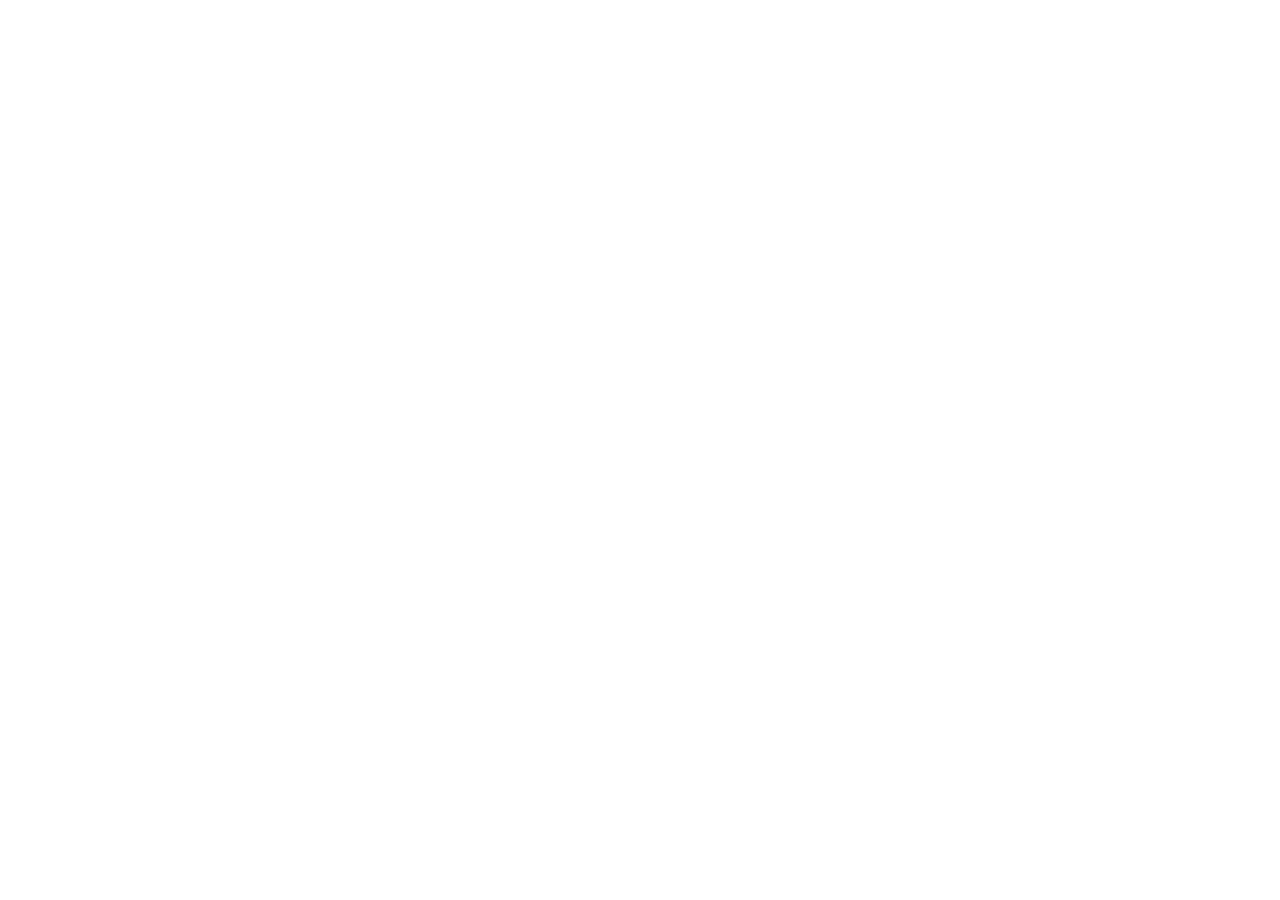
==== web/index.html @ e3130086 "chore(s0): rename ttt to web" ====
<!doctype html>
<html lang="ru">
<head>
  <meta charset="utf-8">
  <meta name="viewport" content="width=device-width, initial-scale=1">
  <title>Крестики-нолики</title>
  <link rel="stylesheet" href="styles.css">
</head>
<body>
  <script src="app.js"></script>
</body>
</html>
---- web/styles.css ----
/* UI styles are reserved for stage S2. */
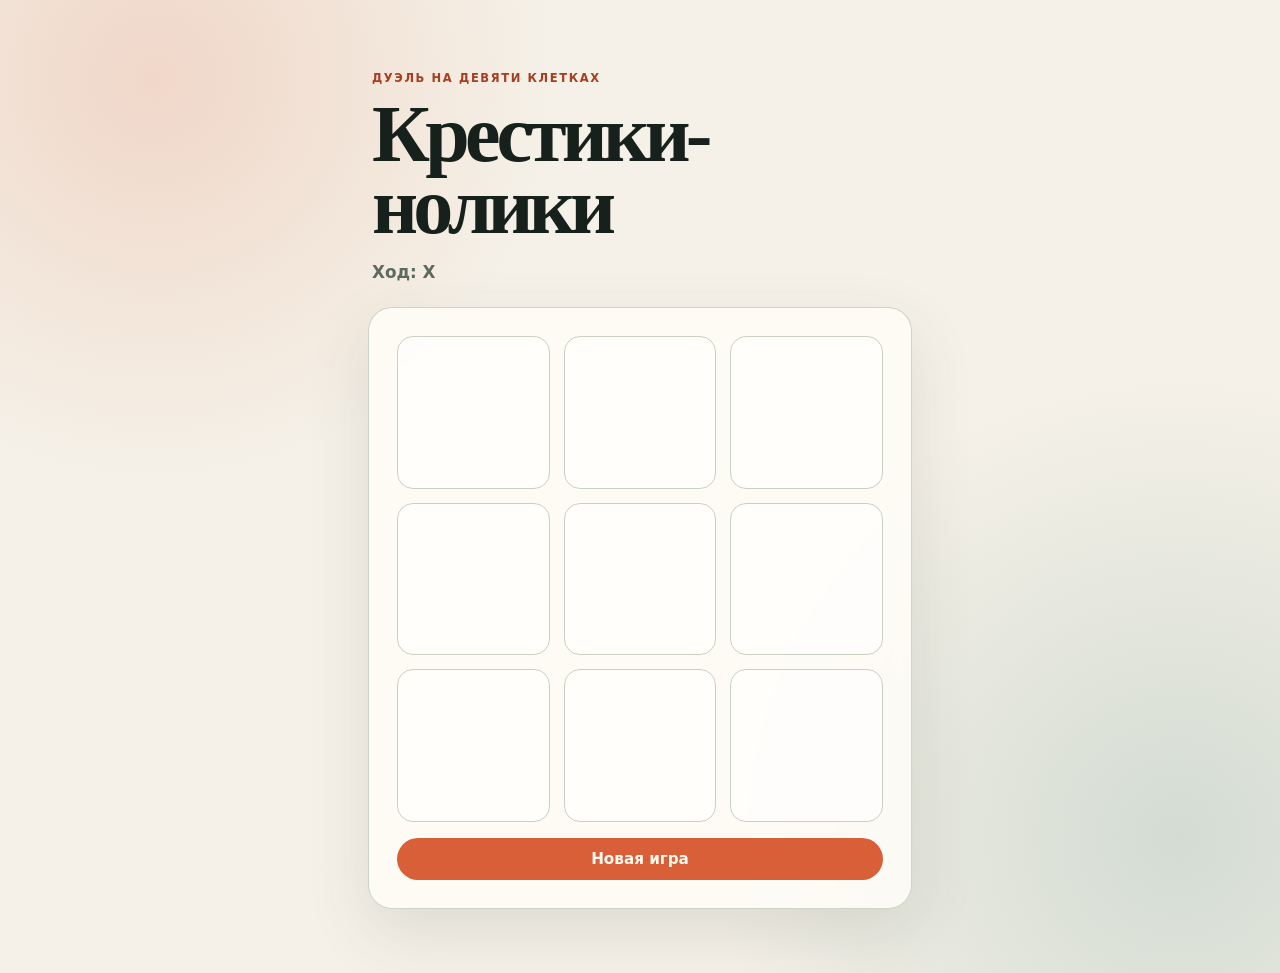
==== commit 4984d2d1: "feat(s2): add tic-tac-toe browser UI" ====
--- a/web/index.html
+++ b/web/index.html
@@ -7,6 +7,31 @@
   <link rel="stylesheet" href="styles.css">
 </head>
 <body>
-  <script src="app.js"></script>
+  <main class="game-shell">
+    <header class="game-header">
+      <p class="eyebrow">Дуэль на девяти клетках</p>
+      <h1>Крестики-нолики</h1>
+      <p id="status" class="status" aria-live="polite"></p>
+    </header>
+
+    <section class="game-panel" aria-label="Игровое поле">
+      <div id="board" class="board" role="grid" aria-label="Поле 3 на 3">
+        <button class="cell" type="button" data-index="0" role="gridcell" aria-label="Клетка 1"></button>
+        <button class="cell" type="button" data-index="1" role="gridcell" aria-label="Клетка 2"></button>
+        <button class="cell" type="button" data-index="2" role="gridcell" aria-label="Клетка 3"></button>
+        <button class="cell" type="button" data-index="3" role="gridcell" aria-label="Клетка 4"></button>
+        <button class="cell" type="button" data-index="4" role="gridcell" aria-label="Клетка 5"></button>
+        <button class="cell" type="button" data-index="5" role="gridcell" aria-label="Клетка 6"></button>
+        <button class="cell" type="button" data-index="6" role="gridcell" aria-label="Клетка 7"></button>
+        <button class="cell" type="button" data-index="7" role="gridcell" aria-label="Клетка 8"></button>
+        <button class="cell" type="button" data-index="8" role="gridcell" aria-label="Клетка 9"></button>
+      </div>
+
+      <button id="reset" class="reset-button" type="button">Новая игра</button>
+    </section>
+  </main>
+
+  <script src="game.js" defer></script>
+  <script src="app.js" defer></script>
 </body>
 </html>
--- a/web/styles.css
+++ b/web/styles.css
@@ -1 +1,144 @@
-/* UI styles are reserved for stage S2. */
+:root {
+  color-scheme: light;
+  --ink: #17211b;
+  --muted: #5c6b60;
+  --paper: #f5f1e8;
+  --panel: rgba(255, 253, 247, 0.86);
+  --line: #c8d1c2;
+  --accent: #d95f39;
+  --accent-dark: #a83d20;
+  --x-color: #b6442a;
+  --o-color: #256c63;
+}
+
+* {
+  box-sizing: border-box;
+}
+
+body {
+  min-width: 320px;
+  min-height: 100vh;
+  margin: 0;
+  padding: clamp(1rem, 5vw, 4rem) 1rem;
+  color: var(--ink);
+  font-family: Georgia, "Times New Roman", serif;
+  background:
+    radial-gradient(circle at 12% 8%, rgba(217, 95, 57, 0.18), transparent 28%),
+    radial-gradient(circle at 92% 86%, rgba(37, 108, 99, 0.16), transparent 32%),
+    var(--paper);
+}
+
+.game-shell {
+  width: min(100%, 34rem);
+  margin: 0 auto;
+}
+
+.game-header {
+  padding: 0.5rem 0.25rem 1.25rem;
+}
+
+.eyebrow {
+  margin: 0 0 0.75rem;
+  color: var(--accent-dark);
+  font: 700 0.72rem/1.2 ui-sans-serif, system-ui, sans-serif;
+  letter-spacing: 0.14em;
+  text-transform: uppercase;
+}
+
+h1 {
+  max-width: 10ch;
+  margin: 0;
+  font-size: clamp(2.5rem, 12vw, 5rem);
+  line-height: 0.9;
+  letter-spacing: -0.06em;
+}
+
+.status {
+  min-height: 1.5em;
+  margin: 1.25rem 0 0;
+  color: var(--muted);
+  font: 700 1.05rem/1.3 ui-sans-serif, system-ui, sans-serif;
+}
+
+.game-panel {
+  padding: clamp(1rem, 4vw, 1.75rem);
+  border: 1px solid rgba(200, 209, 194, 0.9);
+  border-radius: 1.5rem;
+  background: var(--panel);
+  box-shadow: 0 1.5rem 4rem rgba(54, 64, 51, 0.12);
+  backdrop-filter: blur(8px);
+}
+
+.board {
+  display: grid;
+  grid-template-columns: repeat(3, minmax(0, 1fr));
+  gap: clamp(0.5rem, 2vw, 0.85rem);
+}
+
+.cell {
+  display: grid;
+  aspect-ratio: 1;
+  width: 100%;
+  min-width: 0;
+  place-items: center;
+  padding: 0;
+  border: 1px solid var(--line);
+  border-radius: 1rem;
+  color: var(--ink);
+  font: 700 clamp(2.5rem, 16vw, 5rem)/1 Georgia, "Times New Roman", serif;
+  background: rgba(255, 255, 255, 0.58);
+  cursor: pointer;
+  transition: transform 150ms ease, border-color 150ms ease, background 150ms ease;
+}
+
+.cell:hover:not(:disabled),
+.cell:focus-visible {
+  border-color: var(--accent);
+  background: #fffaf0;
+  outline: 3px solid rgba(217, 95, 57, 0.2);
+  outline-offset: 2px;
+  transform: translateY(-2px);
+}
+
+.cell:disabled {
+  cursor: default;
+  opacity: 1;
+}
+
+.cell:not(:empty) {
+  background: #fffaf0;
+}
+
+.reset-button {
+  width: 100%;
+  margin-top: 1rem;
+  padding: 0.85rem 1rem;
+  border: 0;
+  border-radius: 999px;
+  color: #fffaf0;
+  font: 700 0.95rem/1 ui-sans-serif, system-ui, sans-serif;
+  background: var(--accent);
+  cursor: pointer;
+}
+
+.reset-button:hover,
+.reset-button:focus-visible {
+  background: var(--accent-dark);
+  outline: 3px solid rgba(217, 95, 57, 0.24);
+  outline-offset: 3px;
+}
+
+@media (max-width: 380px) {
+  body {
+    padding-inline: 0.75rem;
+  }
+
+  .game-panel {
+    border-radius: 1.1rem;
+    padding: 0.85rem;
+  }
+
+  .cell {
+    border-radius: 0.75rem;
+  }
+}
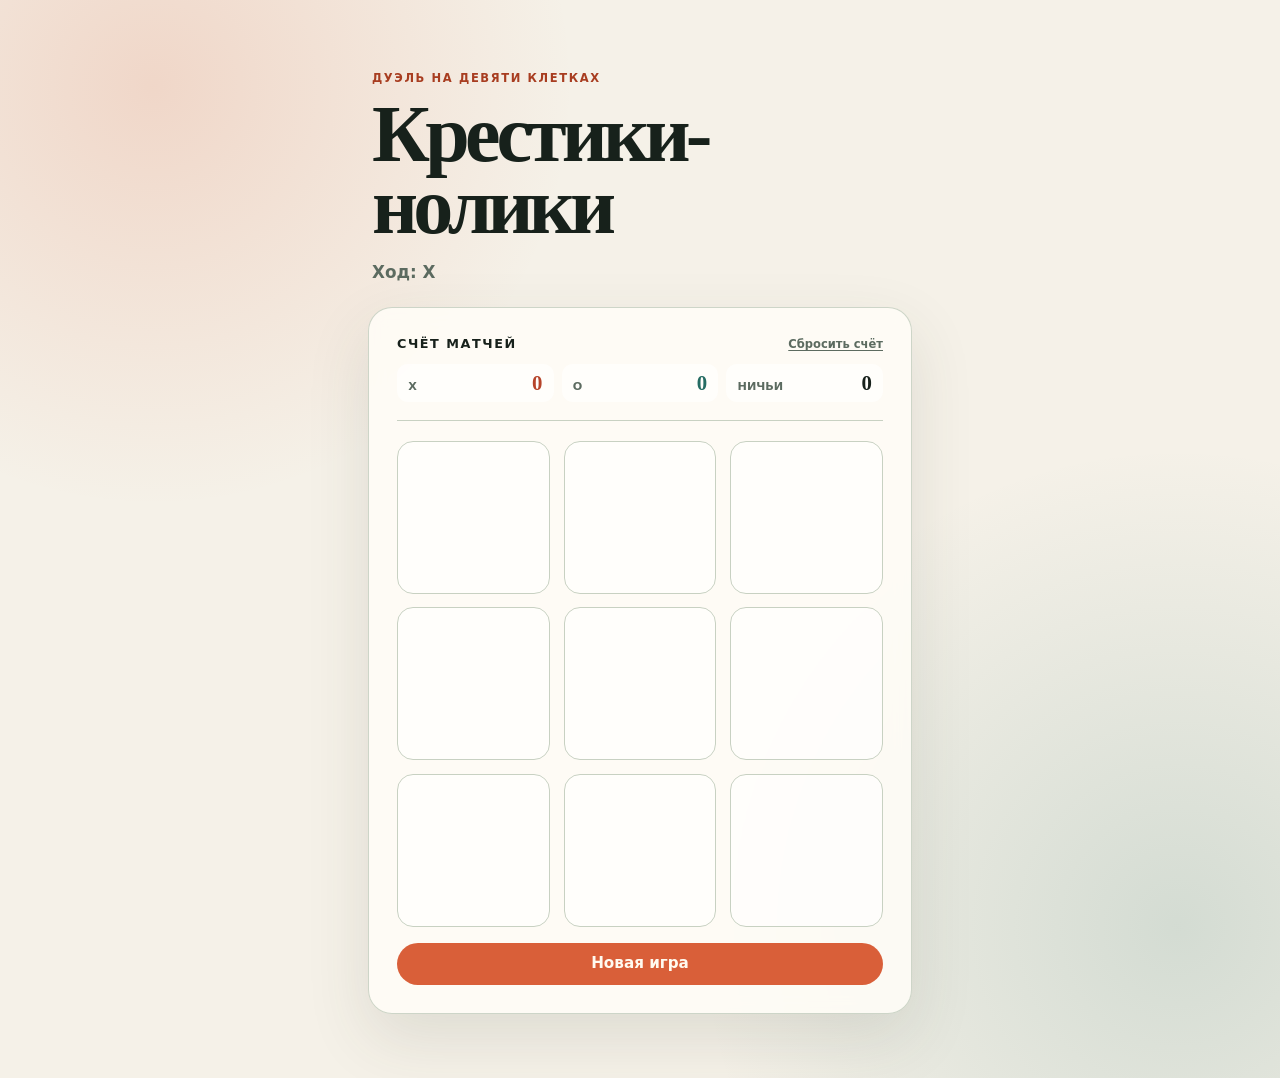
==== commit 15d9ed32: "feat(s3): add match score and winning line" ====
--- a/web/index.html
+++ b/web/index.html
@@ -15,6 +15,27 @@
     </header>
 
     <section class="game-panel" aria-label="Игровое поле">
+      <section class="scoreboard" aria-labelledby="score-title">
+        <div class="scoreboard-heading">
+          <h2 id="score-title">Счёт матчей</h2>
+          <button id="score-reset" class="score-reset" type="button">Сбросить счёт</button>
+        </div>
+        <div class="score-grid">
+          <div class="score-item score-item--x">
+            <span class="score-label">X</span>
+            <strong id="score-x">0</strong>
+          </div>
+          <div class="score-item score-item--o">
+            <span class="score-label">O</span>
+            <strong id="score-o">0</strong>
+          </div>
+          <div class="score-item score-item--draw">
+            <span class="score-label">Ничьи</span>
+            <strong id="score-draws">0</strong>
+          </div>
+        </div>
+      </section>
+
       <div id="board" class="board" role="grid" aria-label="Поле 3 на 3">
         <button class="cell" type="button" data-index="0" role="gridcell" aria-label="Клетка 1"></button>
         <button class="cell" type="button" data-index="1" role="gridcell" aria-label="Клетка 2"></button>
--- a/web/styles.css
+++ b/web/styles.css
@@ -67,6 +67,81 @@
   background: var(--panel);
   box-shadow: 0 1.5rem 4rem rgba(54, 64, 51, 0.12);
   backdrop-filter: blur(8px);
+}
+
+.scoreboard {
+  margin-bottom: 1.25rem;
+  padding-bottom: 1.1rem;
+  border-bottom: 1px solid var(--line);
+}
+
+.scoreboard-heading {
+  display: flex;
+  align-items: baseline;
+  justify-content: space-between;
+  gap: 0.75rem;
+  margin-bottom: 0.75rem;
+}
+
+.scoreboard h2 {
+  margin: 0;
+  font: 700 0.8rem/1.2 ui-sans-serif, system-ui, sans-serif;
+  letter-spacing: 0.12em;
+  text-transform: uppercase;
+}
+
+.score-reset {
+  padding: 0;
+  border: 0;
+  color: var(--muted);
+  font: 600 0.72rem/1.2 ui-sans-serif, system-ui, sans-serif;
+  background: transparent;
+  cursor: pointer;
+  text-decoration: underline;
+  text-underline-offset: 0.2em;
+}
+
+.score-reset:hover,
+.score-reset:focus-visible {
+  color: var(--accent-dark);
+}
+
+.score-grid {
+  display: grid;
+  grid-template-columns: repeat(3, 1fr);
+  gap: 0.5rem;
+}
+
+.score-item {
+  display: flex;
+  align-items: baseline;
+  justify-content: space-between;
+  gap: 0.5rem;
+  min-width: 0;
+  padding: 0.55rem 0.7rem;
+  border-radius: 0.7rem;
+  background: rgba(255, 255, 255, 0.62);
+}
+
+.score-label {
+  overflow: hidden;
+  color: var(--muted);
+  font: 700 0.7rem/1.1 ui-sans-serif, system-ui, sans-serif;
+  text-overflow: ellipsis;
+  text-transform: uppercase;
+}
+
+.score-item strong {
+  color: var(--ink);
+  font: 700 1.3rem/1 Georgia, "Times New Roman", serif;
+}
+
+.score-item--x strong {
+  color: var(--x-color);
+}
+
+.score-item--o strong {
+  color: var(--o-color);
 }
 
 .board {
@@ -109,6 +184,12 @@
   background: #fffaf0;
 }
 
+.cell.cell--winner {
+  border-color: var(--accent);
+  background: rgba(217, 95, 57, 0.2);
+  box-shadow: inset 0 0 0 3px rgba(217, 95, 57, 0.22);
+}
+
 .reset-button {
   width: 100%;
   margin-top: 1rem;
